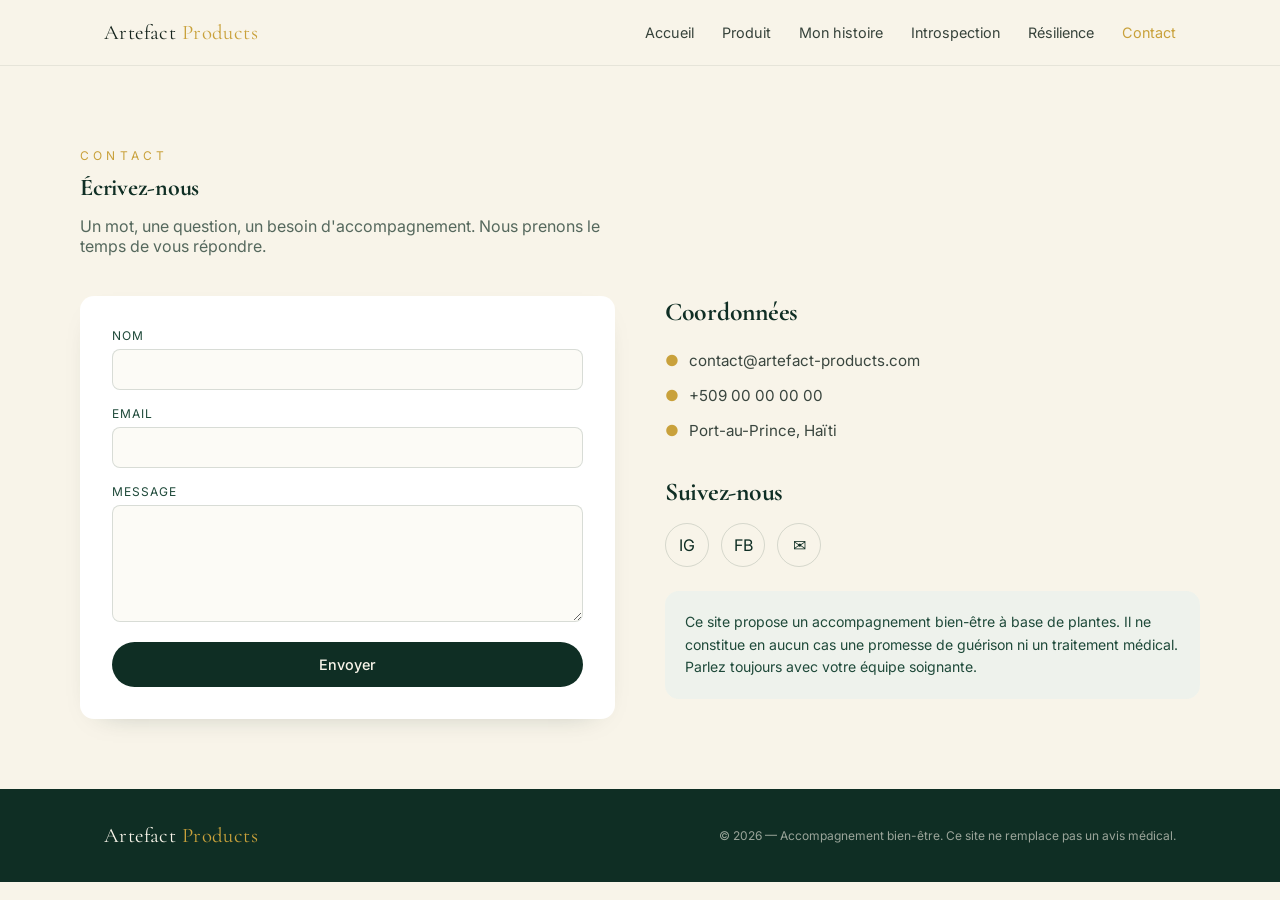
==== contact.html @ 80969f2f "Modifications locales" ====
<!DOCTYPE html>
<html lang="fr">
<head>
<meta charset="UTF-8">
<meta name="viewport" content="width=device-width, initial-scale=1">
<title>Contact — Artefact Products</title>
<meta name="description" content="Contactez Artefact Products : formulaire, réseaux sociaux et coordonnées.">
<link rel="preconnect" href="https://fonts.googleapis.com">
<link rel="preconnect" href="https://fonts.gstatic.com" crossorigin>
<link href="https://fonts.googleapis.com/css2?family=Cormorant+Garamond:ital,wght@0,400;0,600;0,700;1,400;1,600&family=Inter:wght@300;400;500;600&display=swap" rel="stylesheet">
<link rel="stylesheet" href="css/styles.css">
</head>
<body>

<header class="site-header">
  <div class="container">
    <a href="index.html" class="logo">Artefact <span>Products</span></a>
    <nav class="nav-links">
      <a href="index.html">Accueil</a>
      <a href="produit.html">Produit</a>
      <a href="mon-histoire.html">Mon histoire</a>
      <a href="introspection.html">Introspection</a>
      <a href="resilience.html">Résilience</a>
      <a href="contact.html">Contact</a>
    </nav>
    <button class="nav-toggle" aria-label="Menu">☰</button>
  </div>
  <nav class="mobile-nav">
    <a href="index.html">Accueil</a>
    <a href="produit.html">Produit</a>
    <a href="mon-histoire.html">Mon histoire</a>
    <a href="introspection.html">Introspection</a>
    <a href="resilience.html">Résilience</a>
    <a href="contact.html">Contact</a>
  </nav>
</header>

<main>
  <section class="contact-section container">
    <p class="eyebrow">Contact</p>
    <h1>Écrivez-nous</h1>
    <p style="color:var(--muted); max-width:520px; margin-top:14px;">
      Un mot, une question, un besoin d'accompagnement. Nous prenons le temps de vous répondre.
    </p>

    <div class="contact-grid">
      <form class="contact-form">
        <div class="field">
          <label for="name">Nom</label>
          <input id="name" type="text" required>
        </div>
        <div class="field">
          <label for="email">Email</label>
          <input id="email" type="email" required>
        </div>
        <div class="field">
          <label for="message">Message</label>
          <textarea id="message" rows="5" required></textarea>
        </div>
        <button type="submit" class="btn btn-solid">Envoyer</button>
        <p class="form-success">Merci, votre message a été envoyé.</p>
      </form>

      <div class="contact-info">
        <h2>Coordonnées</h2>
        <ul>
          <li><span class="dot">●</span> contact@artefact-products.com</li>
          <li><span class="dot">●</span> +509 00 00 00 00</li>
          <li><span class="dot">●</span> Port-au-Prince, Haïti</li>
        </ul>

        <h2 style="margin-top:28px;">Suivez-nous</h2>
        <div class="social-row">
          <a href="#" class="social-circle" aria-label="Instagram">IG</a>
          <a href="#" class="social-circle" aria-label="Facebook">FB</a>
          <a href="mailto:contact@artefact-products.com" class="social-circle" aria-label="Email">✉</a>
        </div>

        <div class="info-note">
          Ce site propose un accompagnement bien-être à base de plantes.
          Il ne constitue en aucun cas une promesse de guérison ni un traitement médical.
          Parlez toujours avec votre équipe soignante.
        </div>
      </div>
    </div>
  </section>
</main>

<footer class="site-footer">
  <div class="container">
    <span class="logo">Artefact <span>Products</span></span>
    <span class="footer-note">© 2026 — Accompagnement bien-être. Ce site ne remplace pas un avis médical.</span>
  </div>
</footer>

<script src="js/script.js"></script>
</body>
</html>
---- css/styles.css ----
/* ===== Artefact Products — styles.css ===== */

:root {
  --emerald-deep: #0f2e24;
  --emerald-soft: #1f4a3a;
  --emerald-mist: #eaf3ee;
  --gold: #c9a13b;
  --gold-soft: #e3cd8e;
  --parchment: #f8f4e9;
  --ink: #16241d;
  --muted: #55685d;

  --font-serif: "Cormorant Garamond", Georgia, serif;
  --font-body: "Inter", -apple-system, BlinkMacSystemFont, sans-serif;

  --radius: 14px;
}

* { box-sizing: border-box; }
html { scroll-behavior: smooth; }

body {
  margin: 0;
  font-family: var(--font-body);
  color: var(--ink);
  background: var(--parchment);
  -webkit-font-smoothing: antialiased;
}

img { max-width: 100%; display: block; }
a { color: inherit; text-decoration: none; }
button { font-family: inherit; cursor: pointer; }

h1, h2, h3 {
  font-family: var(--font-serif);
  letter-spacing: -0.01em;
  margin: 0;
  color: var(--emerald-deep);
}

.container {
  max-width: 1120px;
  margin: 0 auto;
  padding: 0 24px;
}

/* ===== Header / Nav ===== */
.site-header {
  position: sticky;
  top: 0;
  z-index: 40;
  background: rgba(248, 244, 233, 0.9);
  backdrop-filter: blur(6px);
  border-bottom: 1px solid rgba(15, 46, 36, 0.08);
}

.site-header.transparent {
  position: absolute;
  inset-inline: 0;
  background: transparent;
  border-bottom: none;
  color: var(--parchment);
}

.site-header .container {
  display: flex;
  align-items: center;
  justify-content: space-between;
  padding-block: 20px;
}

.logo {
  font-family: var(--font-serif);
  font-size: 1.3rem;
  letter-spacing: 0.02em;
}
.logo span { color: var(--gold); }

.nav-links {
  display: flex;
  gap: 28px;
  font-size: 0.9rem;
}
.nav-links a { opacity: 0.85; transition: opacity 0.2s, color 0.2s; }
.nav-links a:hover, .nav-links a.active { opacity: 1; color: var(--gold); }

.nav-toggle {
  display: none;
  background: none;
  border: none;
  color: inherit;
}

.mobile-nav {
  display: none;
  flex-direction: column;
  background: var(--emerald-deep);
  color: var(--parchment);
  padding: 8px 24px 20px;
}
.mobile-nav a { padding: 10px 0; font-size: 0.95rem; border-bottom: 1px solid rgba(255,255,255,0.08); }
.mobile-nav.open { display: flex; }

@media (max-width: 780px) {
  .nav-links { display: none; }
  .nav-toggle { display: block; }
}

/* ===== Hero (accueil) ===== */
.hero {
  position: relative;
  min-height: 100vh;
  display: flex;
  align-items: center;
  justify-content: center;
  overflow: hidden;
  background-color: #12362b;
}

.hero-sky {
  position: absolute;
  inset: 0;
}

.star {
  position: absolute;
  width: 2px;
  height: 2px;
  background: var(--parchment);
  border-radius: 50%;
  opacity: 0.5;
  animation: twinkle 4s ease-in-out infinite;
}
@keyframes twinkle {
  0%, 100% { opacity: 0.15; }
  50% { opacity: 0.8; }
}

.hero-moon-img {
  position: absolute;
  inset: 0;
  width: 100%;
  height: 100%;
  object-fit: cover;
  opacity: 0.9;
  pointer-events: none;
  animation: moonRise 3s ease-out forwards;
}
.hero-overlay {
  position: absolute;
  inset: 0;
  background: linear-gradient(to bottom, rgba(0,0,0,0.3), transparent, rgba(15,46,36,0.6));
  pointer-events: none;
}
@keyframes moonRise {
  0% { transform: translateY(40vh) scale(0.9); opacity: 0; }
  100% { transform: translateY(0) scale(1); opacity: 0.9; }
}
@media (prefers-reduced-motion: reduce) {
  .hero-moon-img { animation: none; opacity: 0.9; transform: translateY(0); }
  .star { animation: none; opacity: 0.5; }
}

.hero-content {
  position: relative;
  z-index: 2;
  text-align: center;
  padding: 0 24px;
}
.hero-eyebrow {
  font-size: 0.75rem;
  text-transform: uppercase;
  letter-spacing: 0.4em;
  color: rgba(248, 244, 233, 0.7);
  margin-bottom: 22px;
}
.hero-title {
  font-size: clamp(3.5rem, 13vw, 8rem);
  font-style: italic;
  color: #fff;
  -webkit-text-stroke: 1px rgba(0,0,0,0.35);
  text-shadow: 0 2px 40px rgba(0,0,0,0.35);
}
.hero-sub {
  max-width: 520px;
  margin: 30px auto 0;
  font-family: var(--font-serif);
  font-style: italic;
  font-size: 1.15rem;
  line-height: 1.6;
  color: rgba(248, 244, 233, 0.85);
}
.hero-actions {
  margin-top: 40px;
  display: flex;
  gap: 12px;
  justify-content: center;
  flex-wrap: wrap;
}

.btn {
  display: inline-flex;
  align-items: center;
  gap: 8px;
  padding: 13px 30px;
  border-radius: 999px;
  font-size: 0.9rem;
  font-weight: 500;
  border: 1px solid transparent;
  transition: transform 0.15s ease, background 0.2s, color 0.2s;
}
.btn:hover { transform: translateY(-1px); }
.btn-gold { background: var(--gold); color: var(--emerald-deep); }
.btn-gold:hover { background: var(--gold-soft); }
.btn-outline { border-color: rgba(248,244,233,0.4); color: var(--parchment); }
.btn-outline:hover { background: rgba(248,244,233,0.1); }
.btn-solid { background: var(--emerald-deep); color: var(--parchment); width: 100%; justify-content: center; }
.btn-solid:hover { background: var(--emerald-soft); }

/* ===== Values section ===== */
.values {
  padding: 90px 0;
  background: var(--parchment);
}
.values-grid {
  display: grid;
  gap: 40px;
  grid-template-columns: repeat(3, 1fr);
}
@media (max-width: 780px) { .values-grid { grid-template-columns: 1fr; } }
.value-item {
  border-top: 2px solid var(--gold-soft);
  padding-top: 22px;
}
.value-item h3 { font-size: 1.5rem; }
.value-item p { margin-top: 12px; color: var(--muted); font-size: 0.95rem; line-height: 1.6; }

/* ===== Generic page hero (small pages) ===== */
.page-head {
  padding: 60px 0 20px;
}
.eyebrow {
  font-size: 0.75rem;
  text-transform: uppercase;
  letter-spacing: 0.35em;
  color: var(--gold);
  margin-bottom: 10px;
}
.page-head h1 { font-size: clamp(2.2rem, 5vw, 3rem); }
.page-head p { color: var(--muted); margin-top: 14px; max-width: 560px; }

/* ===== Produit ===== */
.product-section { padding: 40px 0 60px; }
.product-grid {
  display: grid;
  grid-template-columns: 1fr 1fr;
  gap: 60px;
}
@media (max-width: 860px) { .product-grid { grid-template-columns: 1fr; } }

.product-gallery-main {
  border-radius: var(--radius);
  overflow: hidden;
  background: var(--emerald-mist);
  aspect-ratio: 1 / 1;
}
.product-gallery-main img { width: 100%; height: 100%; object-fit: cover; }
.thumb img { width: 100%; height: 100%; object-fit: cover; }
.thumbs {
  display: grid;
  grid-template-columns: repeat(3, 1fr);
  gap: 10px;
  margin-top: 12px;
}
.thumb {
  border-radius: 8px;
  overflow: hidden;
  border: 2px solid transparent;
  background: var(--emerald-mist);
  opacity: 0.65;
  transition: opacity 0.2s, border-color 0.2s;
  aspect-ratio: 1/1;
}
.thumb.active { opacity: 1; border-color: var(--gold); }

.rating { display: flex; align-items: center; gap: 8px; color: var(--muted); font-size: 0.9rem; margin-top: 10px; }
.stars { color: var(--gold); letter-spacing: 2px; }

.product-desc { margin-top: 22px; line-height: 1.7; color: #3a463f; }

.price-box {
  margin-top: 26px;
  padding: 20px;
  border: 1px solid rgba(15,46,36,0.1);
  border-radius: var(--radius);
  background: #fff;
}
.price { font-family: var(--font-serif); font-size: 2rem; color: var(--emerald-deep); }
.price-note { font-size: 0.78rem; color: var(--muted); margin-top: 4px; }
.disclaimer { font-size: 0.72rem; color: var(--muted); text-align: center; margin-top: 12px; }

.ingredients { margin-top: 32px; }
.ingredients ul {
  list-style: none;
  padding: 0;
  margin: 14px 0 0;
  display: grid;
  grid-template-columns: 1fr 1fr;
  gap: 6px 20px;
  font-size: 0.92rem;
  color: #3a463f;
}

.reviews { background: rgba(234,243,238,0.5); padding: 70px 0; border-top: 1px solid rgba(15,46,36,0.08); }
.review-grid { display: grid; grid-template-columns: repeat(3, 1fr); gap: 22px; margin-top: 34px; }
@media (max-width: 860px) { .review-grid { grid-template-columns: 1fr; } }
.review-card { background: #fff; border-radius: var(--radius); padding: 24px; box-shadow: 0 10px 30px -20px rgba(15,46,36,0.4); }
.review-card p { margin-top: 12px; font-size: 0.92rem; line-height: 1.6; color: #3a463f; }
.review-name { margin-top: 16px; font-family: var(--font-serif); color: var(--emerald-deep); }

.faq { padding: 70px 0; max-width: 720px; margin: 0 auto; }
.faq-item { border-bottom: 1px solid rgba(15,46,36,0.1); }
.faq-item:first-child { border-top: 1px solid rgba(15,46,36,0.1); }
.faq-q {
  width: 100%;
  background: none;
  border: none;
  display: flex;
  justify-content: space-between;
  align-items: center;
  padding: 18px 0;
  text-align: left;
  font-family: var(--font-serif);
  font-size: 1.1rem;
  color: var(--emerald-deep);
}
.faq-q .chevron { transition: transform 0.2s; }
.faq-item.open .chevron { transform: rotate(180deg); }
.faq-a { max-height: 0; overflow: hidden; font-size: 0.92rem; color: #3a463f; line-height: 1.6; transition: max-height 0.25s ease; }
.faq-item.open .faq-a { padding-bottom: 18px; }

/* ===== Journal pages (mon-histoire / introspection / resilience) ===== */
.journal-section {
  background: var(--emerald-mist);
  background-image:
    radial-gradient(ellipse at top, #f2f8f4 0%, transparent 60%),
    repeating-linear-gradient(to bottom, transparent 0, transparent 31px, rgba(31,74,58,0.1) 31px, rgba(31,74,58,0.1) 32px);
  min-height: calc(100vh - 73px);
  padding: 70px 0;
}
.journal-paper {
  max-width: 760px;
  margin: 0 auto;
  background: rgba(248, 244, 233, 0.75);
  border-radius: 4px;
  padding: 60px 56px;
  box-shadow: 0 24px 60px -35px rgba(15,46,36,0.5);
}
@media (max-width: 600px) { .journal-paper { padding: 40px 24px; } }
.journal-title {
  font-size: clamp(1.8rem, 5vw, 2.6rem);
  font-style: italic;
  line-height: 1.3;
}
.journal-divider { width: 90px; height: 1px; background: var(--gold); margin: 36px 0; }
.journal-text {
  min-height: 40vh;
  font-family: var(--font-serif);
  font-size: 1.2rem;
  line-height: 1.8;
  color: #33422f;
  outline: none;
  white-space: pre-wrap;
}
.journal-text:empty::before {
  content: attr(data-placeholder);
  color: rgba(85, 104, 93, 0.55);
  font-style: italic;
}

/* ===== Contact ===== */
.contact-section { padding: 70px 0; }
.contact-grid { display: grid; grid-template-columns: 1fr 1fr; gap: 50px; margin-top: 40px; }
@media (max-width: 860px) { .contact-grid { grid-template-columns: 1fr; } }

.contact-form { background: #fff; padding: 32px; border-radius: var(--radius); box-shadow: 0 10px 30px -22px rgba(15,46,36,0.4); }
.field { margin-bottom: 16px; }
.field label { display: block; font-size: 0.75rem; text-transform: uppercase; letter-spacing: 0.08em; color: var(--emerald-soft); margin-bottom: 6px; }
.field input, .field textarea {
  width: 100%;
  padding: 10px 12px;
  border: 1px solid rgba(15,46,36,0.15);
  border-radius: 8px;
  background: rgba(248,244,233,0.4);
  font-family: inherit;
  font-size: 0.95rem;
}
.field input:focus, .field textarea:focus { outline: none; border-color: var(--gold); }
.form-success { display: none; text-align: center; color: var(--emerald-deep); font-size: 0.9rem; margin-top: 10px; }
.form-success.show { display: block; }

.contact-info h2 { font-size: 1.6rem; margin-bottom: 16px; }
.contact-info ul { list-style: none; padding: 0; margin: 0; }
.contact-info li { display: flex; align-items: center; gap: 10px; padding: 8px 0; color: #3a463f; font-size: 0.95rem; }
.contact-info .dot { color: var(--gold); }

.social-row { display: flex; gap: 12px; margin-top: 16px; }
.social-circle {
  width: 44px; height: 44px; border-radius: 50%;
  border: 1px solid rgba(15,46,36,0.15);
  display: flex; align-items: center; justify-content: center;
  transition: background 0.2s, color 0.2s;
  color: var(--emerald-deep);
}
.social-circle:hover { background: var(--emerald-deep); color: var(--parchment); }

.info-note {
  margin-top: 24px;
  background: rgba(234,243,238,0.7);
  border-radius: var(--radius);
  padding: 20px;
  font-size: 0.88rem;
  line-height: 1.6;
  color: var(--emerald-soft);
}

/* ===== Footer ===== */
.site-footer {
  background: var(--emerald-deep);
  color: rgba(248,244,233,0.8);
  padding: 34px 0;
}
.site-footer .container { display: flex; flex-wrap: wrap; gap: 10px; align-items: center; justify-content: space-between; }
.site-footer .logo { color: var(--parchment); }
.footer-note { font-size: 0.75rem; opacity: 0.75; }
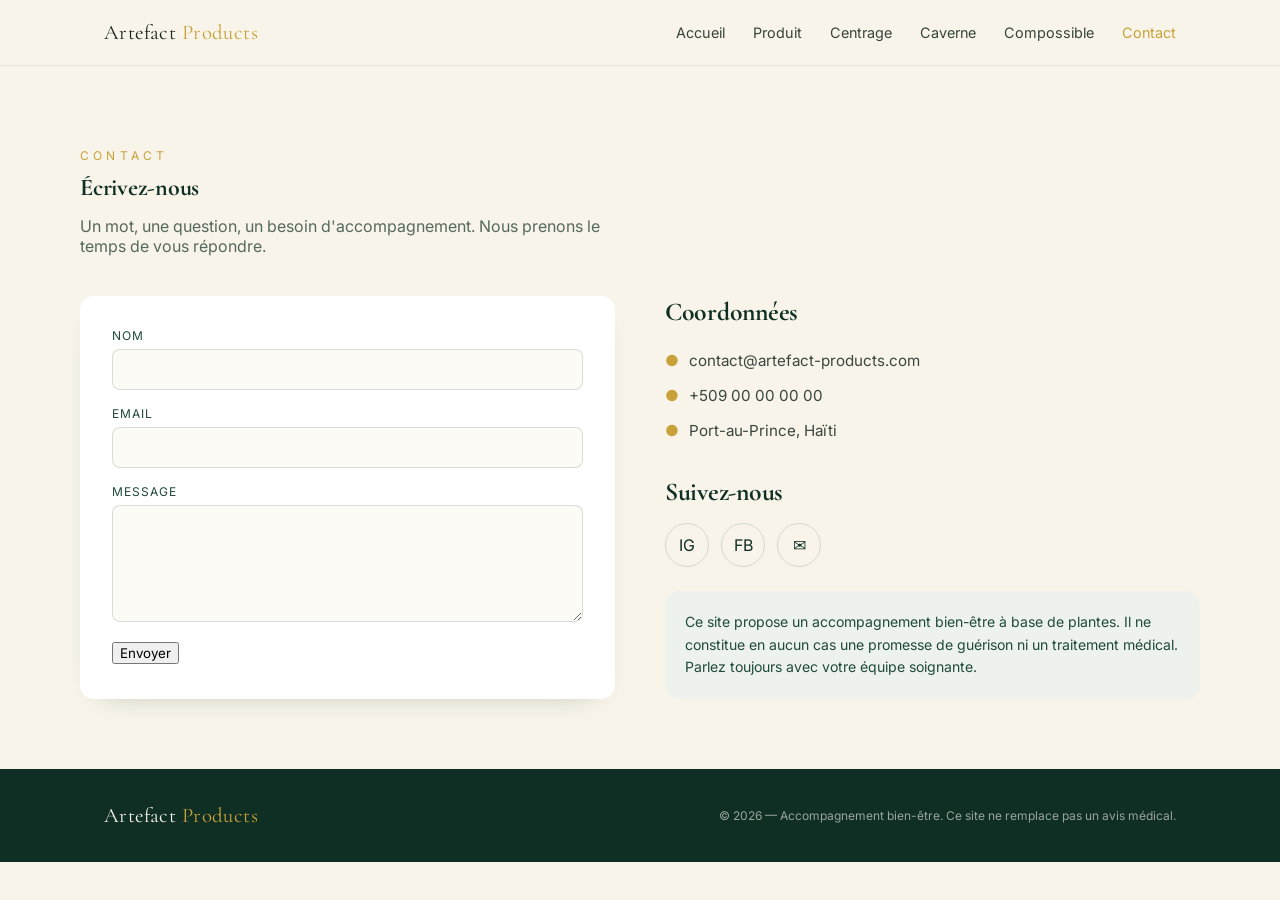
==== commit 1e7b7c14: "Update visible labels: Mon histoire→Centrage, Introspection→Caverne, Résilience→Compossible" ====
--- a/contact.html
+++ b/contact.html
@@ -18,9 +18,9 @@
     <nav class="nav-links">
       <a href="index.html">Accueil</a>
       <a href="produit.html">Produit</a>
-      <a href="mon-histoire.html">Mon histoire</a>
-      <a href="introspection.html">Introspection</a>
-      <a href="resilience.html">Résilience</a>
+      <a href="mon-histoire.html">Centrage</a>
+      <a href="introspection.html">Caverne</a>
+      <a href="resilience.html">Compossible</a>
       <a href="contact.html">Contact</a>
     </nav>
     <button class="nav-toggle" aria-label="Menu">☰</button>
@@ -28,9 +28,9 @@
   <nav class="mobile-nav">
     <a href="index.html">Accueil</a>
     <a href="produit.html">Produit</a>
-    <a href="mon-histoire.html">Mon histoire</a>
-    <a href="introspection.html">Introspection</a>
-    <a href="resilience.html">Résilience</a>
+    <a href="mon-histoire.html">Centrage</a>
+    <a href="introspection.html">Caverne</a>
+    <a href="resilience.html">Compossible</a>
     <a href="contact.html">Contact</a>
   </nav>
 </header>
--- a/css/styles.css
+++ b/css/styles.css
@@ -89,6 +89,8 @@
   background: none;
   border: none;
   color: inherit;
+  line-height: 1;
+  padding: 0;
 }
 
 .mobile-nav {
@@ -103,23 +105,35 @@
 
 @media (max-width: 780px) {
   .nav-links { display: none; }
-  .nav-toggle { display: block; }
+  .nav-toggle {
+    display: flex;
+    align-items: center;
+    justify-content: center;
+    width: 48px;
+    height: 48px;
+    font-size: 1.9rem;
+  }
 }
 
 /* ===== Hero (accueil) ===== */
 .hero {
   position: relative;
   min-height: 100vh;
-  display: flex;
-  align-items: center;
-  justify-content: center;
   overflow: hidden;
-  background-color: #12362b;
-}
-
+  background-color: #344b62;
+}
+
+/* Extension douce de l'image sur les côtés : elle remplit la Hero sans
+   obliger l'image principale à être recadrée ou fortement zoomée. */
 .hero-sky {
   position: absolute;
-  inset: 0;
+  inset: -24px;
+  background:
+    linear-gradient(rgba(21, 42, 60, 0.2), rgba(15, 46, 36, 0.22)),
+    url("../images/lune.jpg") center / cover no-repeat;
+  filter: blur(18px);
+  transform: scale(1.08);
+  opacity: 0.72;
 }
 
 .star {
@@ -136,86 +150,240 @@
   50% { opacity: 0.8; }
 }
 
+/* L'image principale est affichée entièrement : aucun cover, aucun min-width,
+   donc la lune reste beaucoup plus petite et proche du cadrage original. */
 .hero-moon-img {
   position: absolute;
   inset: 0;
   width: 100%;
   height: 100%;
-  object-fit: cover;
-  opacity: 0.9;
+  object-fit: contain;
+  object-position: center center;
+  opacity:0.96;
   pointer-events: none;
-  animation: moonRise 3s ease-out forwards;
-}
+  animation: moonRise 2.4s ease-out both;
+}
+
 .hero-overlay {
   position: absolute;
   inset: 0;
-  background: linear-gradient(to bottom, rgba(0,0,0,0.3), transparent, rgba(15,46,36,0.6));
+  background: linear-gradient(
+    to bottom,
+    rgba(35,57,86,.10) 0%,
+    rgba(0, 0, 0, 0.24) 0%,
+    rgba(0, 0, 0, 0.04) 45%,
+    rgba(15, 46, 36, 0.42) 100%
+  );
   pointer-events: none;
 }
+
 @keyframes moonRise {
-  0% { transform: translateY(40vh) scale(0.9); opacity: 0; }
-  100% { transform: translateY(0) scale(1); opacity: 0.9; }
-}
+  from { transform: translateY(5vh) scale(0.98); opacity: 0; }
+  to { transform: translateY(0) scale(1); opacity: 0.92; }
+}
+
 @media (prefers-reduced-motion: reduce) {
-  .hero-moon-img { animation: none; opacity: 0.9; transform: translateY(0); }
+  .hero-moon-img { animation: none; opacity: 0.92; transform: none; }
   .star { animation: none; opacity: 0.5; }
 }
 
+/* Le titre et le groupe inférieur sont positionnés séparément afin que
+   descendre le slogan ne déplace jamais Artefact Products / Haïti. */
 .hero-content {
-  position: relative;
+  position: absolute;
+  inset: 0;
   z-index: 2;
   text-align: center;
   padding: 0 24px;
-}
+  pointer-events: none;
+}
+
 .hero-eyebrow {
-  font-size: 0.75rem;
+  position: absolute;
+  top: 42%;
+  left: 50%;
+  transform: translate(-50%, -50%);
+  width: min(94vw, 1000px);
+  display: inline-flex;
+  flex-direction: column;
+  align-items: center;
+  gap: 10px;
+  margin: 0;
+  color: rgba(248, 244, 233, 0.9);
+  text-transform: none;
+}
+
+.hero-brand-name {
+  font-family: var(--font-serif);
+  font-size: clamp(2rem, 5.8vw, 4.4rem);
+  font-style: italic;
+  font-stretch: expanded;
+  font-weight: 700;
+  letter-spacing: -0.02em;
+  color: #fff;
+  -webkit-text-stroke: 1.6px #000;
+  text-shadow: 0 2px 20px rgba(0, 0, 0, 0.35);
+  line-height: 0.95;
+  max-width: 100%;
+}
+
+.hero-brand-country {
+  font-family: var(--font-body);
+  font-size: clamp(0.85rem, 1.8vw, 1.1rem);
+  font-style: normal;
+  letter-spacing: 0.18em;
   text-transform: uppercase;
-  letter-spacing: 0.4em;
-  color: rgba(248, 244, 233, 0.7);
-  margin-bottom: 22px;
-}
+  color: rgba(248, 244, 233, 0.88);
+  text-shadow: 0 1px 6px rgba(0, 0, 0, 0.22);
+}
+
+/* Ancien titre Haïti devenu redondant avec .hero-brand-country. */
 .hero-title {
-  font-size: clamp(3.5rem, 13vw, 8rem);
-  font-style: italic;
-  color: #fff;
-  -webkit-text-stroke: 1px rgba(0,0,0,0.35);
-  text-shadow: 0 2px 40px rgba(0,0,0,0.35);
-}
+  display: none;
+}
+
+.hero-lower-content {
+  position: absolute;
+  top: 80%;
+  left: 50%;
+  transform: translate(-50%, -50%);
+  width: min(92vw, 720px);
+  display: flex;
+  flex-direction: column;
+  align-items: center;
+  pointer-events: auto;
+  z-index: 3;
+}
+
 .hero-sub {
-  max-width: 520px;
-  margin: 30px auto 0;
+  display:inline-block;
+  padding:14px 24px;
+  background:rgba(255,255,255,.12);
+  backdrop-filter:blur(12px);
+  border:1px solid rgba(255,255,255,.18);
+  border-radius:999px;
+  max-width: 560px;
+  margin: 0 auto;
   font-family: var(--font-serif);
   font-style: italic;
   font-size: 1.15rem;
   line-height: 1.6;
-  color: rgba(248, 244, 233, 0.85);
-}
+  color: rgba(248, 244, 233, 0.9);
+  text-shadow: 0 1px 8px rgba(0, 0, 0, 0.4);
+}
+
 .hero-actions {
-  margin-top: 40px;
+  margin-top: 30px;
   display: flex;
-  gap: 12px;
+  gap: 14px;
   justify-content: center;
+  align-items: center;
   flex-wrap: wrap;
 }
 
-.btn {
+.hero-actions .btn {
+  min-width: 185px;
+  min-height: 48px;
+  padding: 13px 26px;
   display: inline-flex;
   align-items: center;
-  gap: 8px;
-  padding: 13px 30px;
+  justify-content: center;
   border-radius: 999px;
-  font-size: 0.9rem;
-  font-weight: 500;
   border: 1px solid transparent;
-  transition: transform 0.15s ease, background 0.2s, color 0.2s;
-}
-.btn:hover { transform: translateY(-1px); }
-.btn-gold { background: var(--gold); color: var(--emerald-deep); }
-.btn-gold:hover { background: var(--gold-soft); }
-.btn-outline { border-color: rgba(248,244,233,0.4); color: var(--parchment); }
-.btn-outline:hover { background: rgba(248,244,233,0.1); }
-.btn-solid { background: var(--emerald-deep); color: var(--parchment); width: 100%; justify-content: center; }
-.btn-solid:hover { background: var(--emerald-soft); }
+  font-family: var(--font-body);
+  font-size: 0.92rem;
+  font-weight: 600;
+  line-height: 1;
+  cursor: pointer;
+  transition: transform 0.2s ease, box-shadow 0.2s ease, background-color 0.2s ease, border-color 0.2s ease;
+  text-decoration: none;
+  white-space: nowrap;
+}
+
+.hero-actions .btn-gold {
+  color: var(--emerald-deep);
+  background: var(--gold);
+  border-color: var(--gold);
+  box-shadow: 0 10px 24px rgba(0, 0, 0, 0.18);
+}
+
+.hero-actions .btn-outline {
+  color: #fff;
+  background: rgba(255, 255, 255, 0.06);
+  border-color: rgba(255, 255, 255, 0.72);
+  box-shadow: 0 10px 24px rgba(0, 0, 0, 0.12);
+  backdrop-filter: blur(4px);
+}
+
+.hero-actions .btn:hover {
+  transform: translateY(-2px);
+}
+
+.hero-actions .btn-gold:hover {
+  background: var(--gold-soft);
+  border-color: var(--gold-soft);
+  box-shadow: 0 13px 28px rgba(0, 0, 0, 0.24);
+}
+
+.hero-actions .btn-outline:hover {
+  background: rgba(255, 255, 255, 0.14);
+  border-color: #fff;
+}
+
+.hero-actions .btn:focus-visible {
+  outline: 3px solid rgba(255, 255, 255, 0.92);
+  outline-offset: 3px;
+}
+
+@media (max-width: 780px) {
+  .hero-eyebrow {
+    top: 31%;
+  }
+
+  .hero-lower-content {
+    top: 72%;
+    width: min(90vw, 560px);
+  }
+
+  .hero-sub {
+  display:inline-block;
+  padding:14px 24px;
+  background:rgba(255,255,255,.12);
+  backdrop-filter:blur(12px);
+  border:1px solid rgba(255,255,255,.18);
+  border-radius:999px;
+    font-size: 1.02rem;
+  }
+
+  .hero-actions {
+    gap: 10px;
+  }
+}
+
+@media (max-width: 520px) {
+  .hero-moon-img {
+    object-fit: contain;
+    object-position: center center;
+  }
+
+  .hero-eyebrow {
+    top: 29%;
+  }
+
+  .hero-lower-content {
+    top: 71%;
+  }
+
+  .hero-actions {
+    flex-direction: column;
+    width: min(100%, 290px);
+  }
+
+  .hero-actions .btn {
+    width: 100%;
+    justify-content: center;
+  }
+}
 
 /* ===== Values section ===== */
 .values {
@@ -378,6 +546,21 @@
   font-style: italic;
 }
 
+/* ===== Journal save (bouton Enregistrer) ===== */
+.journal-save-row {
+  margin-top: 30px;
+  display: flex;
+  align-items: center;
+  gap: 16px;
+  flex-wrap: wrap;
+}
+.journal-save-row .btn { width: auto; padding: 12px 28px; }
+.save-status {
+  font-size: 0.85rem;
+  color: var(--emerald-soft);
+}
+.save-status.error { color: #a33; }
+
 /* ===== Contact ===== */
 .contact-section { padding: 70px 0; }
 .contact-grid { display: grid; grid-template-columns: 1fr 1fr; gap: 50px; margin-top: 40px; }
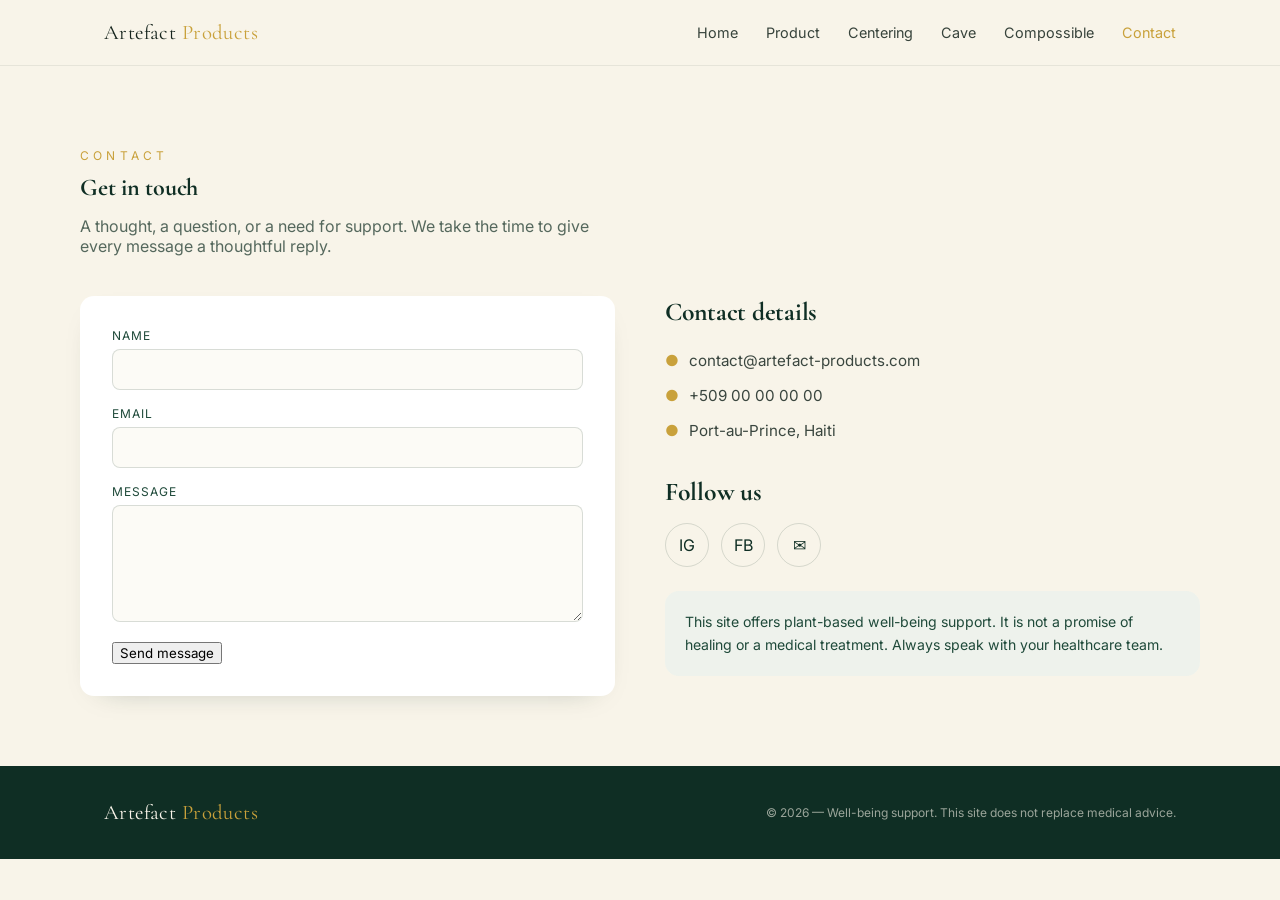
==== commit 50b384ce: "Traduire le site en anglais" ====
--- a/contact.html
+++ b/contact.html
@@ -1,10 +1,10 @@
 <!DOCTYPE html>
-<html lang="fr">
+<html lang="en">
 <head>
 <meta charset="UTF-8">
 <meta name="viewport" content="width=device-width, initial-scale=1">
 <title>Contact — Artefact Products</title>
-<meta name="description" content="Contactez Artefact Products : formulaire, réseaux sociaux et coordonnées.">
+<meta name="description" content="Contact Artefact Products through our form, social channels, or contact details.">
 <link rel="preconnect" href="https://fonts.googleapis.com">
 <link rel="preconnect" href="https://fonts.gstatic.com" crossorigin>
 <link href="https://fonts.googleapis.com/css2?family=Cormorant+Garamond:ital,wght@0,400;0,600;0,700;1,400;1,600&family=Inter:wght@300;400;500;600&display=swap" rel="stylesheet">
@@ -16,20 +16,20 @@
   <div class="container">
     <a href="index.html" class="logo">Artefact <span>Products</span></a>
     <nav class="nav-links">
-      <a href="index.html">Accueil</a>
-      <a href="produit.html">Produit</a>
-      <a href="mon-histoire.html">Centrage</a>
-      <a href="introspection.html">Caverne</a>
+      <a href="index.html">Home</a>
+      <a href="produit.html">Product</a>
+      <a href="mon-histoire.html">Centering</a>
+      <a href="introspection.html">Cave</a>
       <a href="resilience.html">Compossible</a>
       <a href="contact.html">Contact</a>
     </nav>
     <button class="nav-toggle" aria-label="Menu">☰</button>
   </div>
   <nav class="mobile-nav">
-    <a href="index.html">Accueil</a>
-    <a href="produit.html">Produit</a>
-    <a href="mon-histoire.html">Centrage</a>
-    <a href="introspection.html">Caverne</a>
+    <a href="index.html">Home</a>
+    <a href="produit.html">Product</a>
+    <a href="mon-histoire.html">Centering</a>
+    <a href="introspection.html">Cave</a>
     <a href="resilience.html">Compossible</a>
     <a href="contact.html">Contact</a>
   </nav>
@@ -38,15 +38,15 @@
 <main>
   <section class="contact-section container">
     <p class="eyebrow">Contact</p>
-    <h1>Écrivez-nous</h1>
+    <h1>Get in touch</h1>
     <p style="color:var(--muted); max-width:520px; margin-top:14px;">
-      Un mot, une question, un besoin d'accompagnement. Nous prenons le temps de vous répondre.
+      A thought, a question, or a need for support. We take the time to give every message a thoughtful reply.
     </p>
 
     <div class="contact-grid">
       <form class="contact-form">
         <div class="field">
-          <label for="name">Nom</label>
+          <label for="name">Name</label>
           <input id="name" type="text" required>
         </div>
         <div class="field">
@@ -57,19 +57,19 @@
           <label for="message">Message</label>
           <textarea id="message" rows="5" required></textarea>
         </div>
-        <button type="submit" class="btn btn-solid">Envoyer</button>
-        <p class="form-success">Merci, votre message a été envoyé.</p>
+        <button type="submit" class="btn btn-solid">Send message</button>
+        <p class="form-success">Thank you. Your message has been sent.</p>
       </form>
 
       <div class="contact-info">
-        <h2>Coordonnées</h2>
+        <h2>Contact details</h2>
         <ul>
           <li><span class="dot">●</span> contact@artefact-products.com</li>
           <li><span class="dot">●</span> +509 00 00 00 00</li>
-          <li><span class="dot">●</span> Port-au-Prince, Haïti</li>
+          <li><span class="dot">●</span> Port-au-Prince, Haiti</li>
         </ul>
 
-        <h2 style="margin-top:28px;">Suivez-nous</h2>
+        <h2 style="margin-top:28px;">Follow us</h2>
         <div class="social-row">
           <a href="#" class="social-circle" aria-label="Instagram">IG</a>
           <a href="#" class="social-circle" aria-label="Facebook">FB</a>
@@ -77,9 +77,9 @@
         </div>
 
         <div class="info-note">
-          Ce site propose un accompagnement bien-être à base de plantes.
-          Il ne constitue en aucun cas une promesse de guérison ni un traitement médical.
-          Parlez toujours avec votre équipe soignante.
+          This site offers plant-based well-being support.
+          It is not a promise of healing or a medical treatment.
+          Always speak with your healthcare team.
         </div>
       </div>
     </div>
@@ -89,7 +89,7 @@
 <footer class="site-footer">
   <div class="container">
     <span class="logo">Artefact <span>Products</span></span>
-    <span class="footer-note">© 2026 — Accompagnement bien-être. Ce site ne remplace pas un avis médical.</span>
+    <span class="footer-note">© 2026 — Well-being support. This site does not replace medical advice.</span>
   </div>
 </footer>
 
--- a/css/styles.css
+++ b/css/styles.css
@@ -6,11 +6,14 @@
   --emerald-mist: #eaf3ee;
   --gold: #c9a13b;
   --gold-soft: #e3cd8e;
+  --apricot-yellow: #f3c969;
   --parchment: #f8f4e9;
   --ink: #16241d;
   --muted: #55685d;
 
   --font-serif: "Cormorant Garamond", Georgia, serif;
+  /* Serif éditoriale réservée au titre principal de la Hero. */
+  --font-display: "Playfair Display", "Cormorant Garamond", Georgia, serif;
   --font-body: "Inter", -apple-system, BlinkMacSystemFont, sans-serif;
 
   --radius: 14px;
@@ -185,6 +188,46 @@
 @media (prefers-reduced-motion: reduce) {
   .hero-moon-img { animation: none; opacity: 0.92; transform: none; }
   .star { animation: none; opacity: 0.5; }
+}
+
+/* Sur laptop / desktop, les deux bandes latérales qui encadrent la photo
+   verticale de la lune passent en jaune abricot. Le bandeau supérieur
+   conserve l'ambiance nocturne pour garder le header parfaitement lisible. */
+@media (min-width: 781px) {
+  .hero {
+    background-color: var(--apricot-yellow);
+  }
+
+  /* Support sombre exactement derrière la photo centrale afin que son rendu
+     reste identique malgré la nouvelle couleur des bandes latérales. */
+  .hero::before {
+    content: "";
+    position: absolute;
+    inset: 0 auto 0 50%;
+    width: min(91.76vh, 100vw);
+    transform: translateX(-50%);
+    background: #344b62;
+    pointer-events: none;
+  }
+
+  .hero-sky {
+    inset: 0 0 auto;
+    height: 104px;
+    background:
+      linear-gradient(rgba(21, 42, 60, 0.2), rgba(15, 46, 36, 0.22)),
+      url("../images/lune.jpg") center / cover no-repeat;
+    filter: blur(14px);
+    transform: scale(1.04);
+    opacity: 0.82;
+  }
+
+  /* L'assombrissement reste uniquement au-dessus de la photo centrale :
+     le jaune abricot des côtés conserve donc sa vraie couleur. */
+  .hero-overlay {
+    inset: 0 auto 0 50%;
+    width: min(91.76vh, 100vw);
+    transform: translateX(-50%);
+  }
 }
 
 /* Le titre et le groupe inférieur sont positionnés séparément afin que
@@ -214,15 +257,14 @@
 }
 
 .hero-brand-name {
-  font-family: var(--font-serif);
+  font-family: var(--font-display);
   font-size: clamp(2rem, 5.8vw, 4.4rem);
   font-style: italic;
-  font-stretch: expanded;
-  font-weight: 700;
-  letter-spacing: -0.02em;
+  font-weight: 600;
+  letter-spacing: -0.01em;
   color: #fff;
-  -webkit-text-stroke: 1.6px #000;
-  text-shadow: 0 2px 20px rgba(0, 0, 0, 0.35);
+  text-shadow: 0 2px 14px rgba(0, 0, 0, 0.22);
+  -webkit-text-stroke: 0;
   line-height: 0.95;
   max-width: 100%;
 }
@@ -256,12 +298,7 @@
 }
 
 .hero-sub {
-  display:inline-block;
-  padding:14px 24px;
-  background:rgba(255,255,255,.12);
-  backdrop-filter:blur(12px);
-  border:1px solid rgba(255,255,255,.18);
-  border-radius:999px;
+  display:block;
   max-width: 560px;
   margin: 0 auto;
   font-family: var(--font-serif);
@@ -346,12 +383,6 @@
   }
 
   .hero-sub {
-  display:inline-block;
-  padding:14px 24px;
-  background:rgba(255,255,255,.12);
-  backdrop-filter:blur(12px);
-  border:1px solid rgba(255,255,255,.18);
-  border-radius:999px;
     font-size: 1.02rem;
   }
 
@@ -418,27 +449,32 @@
 .page-head p { color: var(--muted); margin-top: 14px; max-width: 560px; }
 
 /* ===== Produit ===== */
-.product-section { padding: 40px 0 60px; }
+.product-section { padding: 64px 0 76px; }
 .product-grid {
   display: grid;
   grid-template-columns: 1fr 1fr;
-  gap: 60px;
+  gap: 72px;
+  align-items: start;
 }
 @media (max-width: 860px) { .product-grid { grid-template-columns: 1fr; } }
 
+.product-gallery,
+.product-info { min-width: 0; }
+
 .product-gallery-main {
-  border-radius: var(--radius);
+  border-radius: 18px;
   overflow: hidden;
   background: var(--emerald-mist);
   aspect-ratio: 1 / 1;
+  box-shadow: 0 18px 42px -30px rgba(15,46,36,0.55);
 }
 .product-gallery-main img { width: 100%; height: 100%; object-fit: cover; }
 .thumb img { width: 100%; height: 100%; object-fit: cover; }
 .thumbs {
   display: grid;
   grid-template-columns: repeat(3, 1fr);
-  gap: 10px;
-  margin-top: 12px;
+  gap: 12px;
+  margin-top: 16px;
 }
 .thumb {
   border-radius: 8px;
@@ -446,28 +482,58 @@
   border: 2px solid transparent;
   background: var(--emerald-mist);
   opacity: 0.65;
-  transition: opacity 0.2s, border-color 0.2s;
+  transition: opacity 0.2s, border-color 0.2s, transform 0.2s, box-shadow 0.2s;
   aspect-ratio: 1/1;
 }
+.thumb:hover { opacity: 0.9; transform: translateY(-2px); }
+.thumb:focus-visible { outline: 3px solid var(--gold); outline-offset: 3px; }
 .thumb.active { opacity: 1; border-color: var(--gold); }
 
-.rating { display: flex; align-items: center; gap: 8px; color: var(--muted); font-size: 0.9rem; margin-top: 10px; }
+.product-info h1 { max-width: 20ch; font-size: clamp(2.35rem, 4vw, 3.5rem); line-height: 1.04; }
+.product-brand { display: block; font-family: var(--font-body); font-size: clamp(1.55rem, 2.6vw, 2.25rem); font-weight: 600; letter-spacing: 0.08em; text-transform: uppercase; color: inherit; line-height: 1.12; }
+.product-name { display: block; margin-top: 6px; font-size: clamp(1.8rem, 2.9vw, 2.6rem); line-height: 1.05; }
+.product-quote {
+  max-width: 52ch;
+  margin: 36px 0 0;
+  padding: 24px 28px;
+  border-left: 3px solid var(--gold);
+  background: rgba(255,255,255,0.7);
+  border-radius: 0 16px 16px 0;
+  font-family: var(--font-serif);
+  font-size: clamp(1.1rem, 1.8vw, 1.35rem);
+  line-height: 1.7;
+  color: #2f3c35;
+}
+.rating { display: flex; align-items: center; gap: 8px; color: var(--muted); font-size: 0.9rem; margin-top: 18px; }
 .stars { color: var(--gold); letter-spacing: 2px; }
 
-.product-desc { margin-top: 22px; line-height: 1.7; color: #3a463f; }
+.product-desc { max-width: 52ch; margin-top: 28px; line-height: 1.78; color: #33483d; }
 
 .price-box {
-  margin-top: 26px;
-  padding: 20px;
+  max-width: 52ch;
+  margin-top: 32px;
+  padding: 24px;
   border: 1px solid rgba(15,46,36,0.1);
   border-radius: var(--radius);
   background: #fff;
 }
-.price { font-family: var(--font-serif); font-size: 2rem; color: var(--emerald-deep); }
+.price { margin: 0; font-family: var(--font-serif); color: var(--emerald-deep); }
+.price-amount { display: block; font-size: clamp(1.8rem, 3vw, 2.35rem); line-height: 1.1; }
+.price-details { display: block; margin-top: 8px; color: var(--muted); font-family: var(--font-body); font-size: 0.86rem; line-height: 1.5; }
 .price-note { font-size: 0.78rem; color: var(--muted); margin-top: 4px; }
 .disclaimer { font-size: 0.72rem; color: var(--muted); text-align: center; margin-top: 12px; }
 
-.ingredients { margin-top: 32px; }
+.price-box .btn-solid {
+  width: 100%;
+  min-height: 50px;
+  margin-top: 22px;
+  border-radius: 8px;
+  transition: transform 0.2s ease, box-shadow 0.2s ease, background-color 0.2s ease;
+}
+.price-box .btn-solid:hover { transform: translateY(-2px); box-shadow: 0 10px 22px -14px rgba(15,46,36,0.7); }
+.price-box .btn-solid:focus-visible { outline: 3px solid var(--gold-soft); outline-offset: 3px; }
+
+.ingredients { max-width: 52ch; margin-top: 40px; }
 .ingredients ul {
   list-style: none;
   padding: 0;
@@ -479,12 +545,14 @@
   color: #3a463f;
 }
 
-.reviews { background: rgba(234,243,238,0.5); padding: 70px 0; border-top: 1px solid rgba(15,46,36,0.08); }
+.reviews { background: rgba(234,243,238,0.5); padding: 64px 0; border-top: 1px solid rgba(15,46,36,0.08); }
 .review-grid { display: grid; grid-template-columns: repeat(3, 1fr); gap: 22px; margin-top: 34px; }
 @media (max-width: 860px) { .review-grid { grid-template-columns: 1fr; } }
 .review-card { background: #fff; border-radius: var(--radius); padding: 24px; box-shadow: 0 10px 30px -20px rgba(15,46,36,0.4); }
 .review-card p { margin-top: 12px; font-size: 0.92rem; line-height: 1.6; color: #3a463f; }
 .review-name { margin-top: 16px; font-family: var(--font-serif); color: var(--emerald-deep); }
+.reviews h2 { font-size: clamp(1.8rem, 3vw, 2.35rem); }
+.reviews-empty { margin: 10px 0 0; color: var(--muted); font-family: var(--font-serif); font-size: 1.15rem; font-style: italic; }
 
 .faq { padding: 70px 0; max-width: 720px; margin: 0 auto; }
 .faq-item { border-bottom: 1px solid rgba(15,46,36,0.1); }
@@ -504,15 +572,28 @@
 }
 .faq-q .chevron { transition: transform 0.2s; }
 .faq-item.open .chevron { transform: rotate(180deg); }
-.faq-a { max-height: 0; overflow: hidden; font-size: 0.92rem; color: #3a463f; line-height: 1.6; transition: max-height 0.25s ease; }
-.faq-item.open .faq-a { padding-bottom: 18px; }
+.faq-a { max-height: 0; overflow: hidden; font-size: 0.92rem; color: #3a463f; line-height: 1.7; transition: max-height 0.25s ease; }
+.faq-item.open .faq-a { max-height: 1000px; padding-bottom: 18px; }
 
 /* ===== Journal pages (mon-histoire / introspection / resilience) ===== */
+/* Fond botanique des carnets (Centrage, Caverne, Compossible).
+   Pose sur <main>, il ne peut donc jamais couvrir le header ni le footer.
+   Le voile clair au-dessus de l'image garde le texte lisible. */
+.botanical-background {
+  background:
+    linear-gradient(rgba(248, 244, 233, 0.7), rgba(248, 244, 233, 0.7)),
+    url("../images/Ap-bg.png") center top / cover no-repeat fixed,
+    var(--emerald-mist);
+}
+
+@media (max-width: 780px) {
+  /* background-attachment: fixed est ignore ou saccade sur mobile. */
+  .botanical-background {
+    background-attachment: scroll;
+  }
+}
+
 .journal-section {
-  background: var(--emerald-mist);
-  background-image:
-    radial-gradient(ellipse at top, #f2f8f4 0%, transparent 60%),
-    repeating-linear-gradient(to bottom, transparent 0, transparent 31px, rgba(31,74,58,0.1) 31px, rgba(31,74,58,0.1) 32px);
   min-height: calc(100vh - 73px);
   padding: 70px 0;
 }
@@ -616,3 +697,486 @@
 .site-footer .container { display: flex; flex-wrap: wrap; gap: 10px; align-items: center; justify-content: space-between; }
 .site-footer .logo { color: var(--parchment); }
 .footer-note { font-size: 0.75rem; opacity: 0.75; }
+
+
+/* ===== Refonte éditoriale — Centrage / Caverne / Compossible =====
+   Le background botanique original .botanical-background reste inchangé.
+   Ces règles ne touchent ni au header ni au footer. */
+.story-web-page {
+  padding: 64px 0 96px;
+  overflow: hidden;
+}
+.story-web-page .container { position: relative; }
+.story-hero {
+  min-height: 610px;
+  display: grid;
+  grid-template-columns: minmax(0, .95fr) minmax(380px, 1.05fr);
+  align-items: center;
+  gap: 74px;
+}
+.story-hero-reverse .story-hero-copy { order: 2; }
+.story-hero-reverse .story-hero-image { order: 1; }
+.story-kicker {
+  margin: 0 0 14px;
+  color: #9a7622;
+  font-size: .76rem;
+  font-weight: 700;
+  text-transform: uppercase;
+  letter-spacing: .19em;
+}
+.story-kicker-light { color: var(--gold-soft); }
+.story-hero h1 {
+  font-family: var(--font-display);
+  font-size: clamp(4.2rem, 9vw, 7.4rem);
+  line-height: .88;
+  font-style: italic;
+  font-weight: 600;
+  color: var(--emerald-deep);
+}
+.story-intro {
+  max-width: 650px;
+  margin: 30px 0 0;
+  font-family: var(--font-serif);
+  font-size: clamp(1.27rem, 2.15vw, 1.72rem);
+  line-height: 1.54;
+  color: #314a3d;
+}
+.story-intro-standalone {
+  margin-top: 24px;
+  font-size: clamp(1.4rem, 2.5vw, 1.95rem);
+  line-height: 1.4;
+  color: #26433a;
+}
+.story-intro-subline {
+  margin-top: 12px;
+  font-family: var(--font-body);
+  font-size: clamp(0.98rem, 1.4vw, 1.12rem);
+  letter-spacing: 0.02em;
+  color: var(--muted);
+}
+.story-tags { display:flex; flex-wrap:wrap; gap:10px; margin-top:30px; }
+.story-tags span {
+  padding: 9px 14px;
+  border: 1px solid rgba(15,46,36,.16);
+  border-radius: 999px;
+  background: rgba(255,255,255,.62);
+  color: #315043;
+  font-size: .76rem;
+  font-weight: 600;
+  box-shadow: 0 8px 20px -18px rgba(15,46,36,.55);
+}
+.story-hero-image {
+  position: relative;
+  min-height: 500px;
+  margin: 0;
+  border-radius: 34px 150px 34px 34px;
+  overflow: hidden;
+  background: #e9dec6;
+  border: 1px solid rgba(15,46,36,.1);
+  box-shadow: 0 34px 75px -42px rgba(15,46,36,.7);
+}
+.story-hero-image::after {
+  content: "";
+  position:absolute;
+  inset:16px;
+  border: 1px solid rgba(255,255,255,.52);
+  border-radius: 25px 137px 25px 25px;
+  pointer-events:none;
+}
+.story-hero-image img { width:100%; height:100%; min-height:500px; object-fit:cover; }
+.story-hero-image figcaption {
+  position:absolute;
+  left:26px;
+  right:26px;
+  bottom:24px;
+  z-index:2;
+  padding:17px 20px;
+  border-radius:14px;
+  background:rgba(15,46,36,.84);
+  color:#fff;
+  backdrop-filter:blur(12px);
+  font-family:var(--font-serif);
+  font-size:1rem;
+  line-height:1.45;
+}
+.story-hero-image-dark { background:#10231e; }
+.story-section { margin-top: 96px; }
+.story-section h2 {
+  font-size: clamp(2.35rem, 4.5vw, 3.85rem);
+  line-height: 1.02;
+}
+.original-voice {
+  font-family: var(--font-serif);
+  font-size: 1.22rem;
+  line-height: 1.82;
+  color: #2e4437;
+}
+.original-voice-large { font-size: clamp(1.45rem, 2.6vw, 2.05rem); line-height:1.6; }
+.story-grid { display:grid; gap:46px; align-items:start; }
+.story-grid-wide { grid-template-columns:minmax(0,1.35fr) minmax(240px,.65fr); }
+.story-card {
+  padding: 42px 44px;
+  border-radius: 26px;
+  background: rgba(255,255,255,.73);
+  border: 1px solid rgba(15,46,36,.09);
+  box-shadow: 0 26px 70px -52px rgba(15,46,36,.68);
+  backdrop-filter: blur(5px);
+}
+.story-card .original-voice { margin-bottom:0; }
+.story-stat {
+  min-height: 280px;
+  display:flex;
+  flex-direction:column;
+  justify-content:center;
+  align-items:center;
+  text-align:center;
+  padding:34px;
+  border-radius:50% 50% 26px 26px;
+  color:#fff;
+  background:radial-gradient(circle at 34% 28%, #55765f, var(--emerald-deep));
+  box-shadow:0 30px 70px -44px rgba(15,46,36,.85);
+}
+.story-stat span { font-family:var(--font-serif); font-size:6.5rem; line-height:.72; color:var(--gold-soft); }
+.story-stat p { max-width:240px; margin:30px 0 0; line-height:1.55; }
+.story-feature {
+  display:grid;
+  grid-template-columns:1fr 1fr;
+  gap:0;
+  border-radius:30px;
+  overflow:hidden;
+  background:rgba(255,255,255,.78);
+  border:1px solid rgba(15,46,36,.09);
+  box-shadow:0 34px 90px -62px rgba(15,46,36,.75);
+}
+.story-feature-reverse .story-feature-image { order:2; }
+.story-feature-reverse .story-feature-copy { order:1; }
+.story-feature-image img { width:100%; height:100%; min-height:520px; object-fit:cover; }
+.story-feature-copy { padding:64px; align-self:center; }
+.voice-stack { display:grid; gap:12px; }
+.story-origin { display:grid; grid-template-columns:1.18fr .82fr; gap:74px; align-items:center; }
+.story-origin .original-voice + .original-voice { margin-top:18px; }
+.story-symbol-card {
+  aspect-ratio:1;
+  max-width:430px;
+  margin-inline:auto;
+  border-radius:50%;
+  display:flex;
+  flex-direction:column;
+  justify-content:center;
+  align-items:center;
+  text-align:center;
+  color:#fff;
+  background:radial-gradient(circle at 35% 28%, #55785f, #0f2e24 72%);
+  box-shadow:0 40px 90px -52px rgba(15,46,36,.9);
+}
+.story-symbol-card span { font-family:var(--font-display); font-style:italic; font-size:6rem; color:var(--gold-soft); }
+.story-symbol-card small { max-width:240px; letter-spacing:.15em; text-transform:uppercase; line-height:1.7; }
+.medical-disclaimer {
+  margin-top: 82px;
+  padding: 26px 30px;
+  border-left:4px solid var(--gold);
+  border-radius:0 18px 18px 0;
+  background:rgba(255,255,255,.74);
+  box-shadow:0 20px 55px -48px rgba(15,46,36,.7);
+}
+.medical-disclaimer strong { color:var(--emerald-deep); }
+.medical-disclaimer p { margin:8px 0 0; line-height:1.65; color:var(--muted); }
+.story-poem-intro { max-width:980px; text-align:center; }
+.story-poem-intro h2 { margin-bottom:34px; }
+.light-quote {
+  position:relative;
+  max-width:920px;
+  padding:48px 56px 46px 78px;
+  border-radius:28px;
+  background:linear-gradient(125deg,rgba(227,205,142,.24),rgba(255,255,255,.76));
+  border:1px solid rgba(201,161,59,.24);
+}
+.quote-mark { position:absolute; left:26px; top:8px; font-family:var(--font-serif); font-size:5.5rem; color:var(--gold); line-height:1; }
+.light-quote .original-voice { margin:0; font-size:clamp(1.55rem,3vw,2.3rem); font-style:italic; }
+.story-steps { display:grid; grid-template-columns:repeat(3,1fr); gap:22px; }
+.story-steps article, .story-pillars article {
+  min-height:330px;
+  padding:34px 30px;
+  display:flex;
+  flex-direction:column;
+  border-radius:24px;
+  background:rgba(255,255,255,.7);
+  border:1px solid rgba(15,46,36,.09);
+  box-shadow:0 22px 55px -48px rgba(15,46,36,.65);
+}
+.story-steps article { border-top:3px solid var(--gold); border-radius:0 0 24px 24px; }
+.story-steps span,.story-pillars span { color:#a27d26; font-size:.75rem; font-weight:700; letter-spacing:.18em; }
+.story-steps h3,.story-pillars h3 { margin:48px 0 14px; font-size:2.15rem; }
+.story-steps .original-voice,.story-pillars .original-voice { margin-top:auto; font-size:1.08rem; line-height:1.7; }
+.story-pillars article { min-height:auto; justify-content:flex-start; }
+.story-pillars h3 { margin:22px 0 10px; }
+.story-pillars .original-voice { margin-top:0; }
+.story-night-panel {
+  display:grid;
+  grid-template-columns:.92fr 1.08fr;
+  overflow:hidden;
+  border-radius:32px;
+  background:var(--emerald-deep);
+  color:#fff;
+  box-shadow:0 38px 90px -58px rgba(15,46,36,.92);
+}
+.story-night-image img { width:100%; height:100%; min-height:540px; object-fit:cover; }
+.story-night-copy { padding:64px; align-self:center; }
+.story-night-copy h2,.story-night-copy .original-voice { color:#fff; }
+.medical-inline { margin-top:28px; padding:16px 18px; border-left:3px solid var(--gold-soft); background:rgba(255,255,255,.08); font-size:.84rem; line-height:1.65; color:rgba(255,255,255,.8); }
+.story-manifesto { text-align:center; padding:72px 24px; }
+.story-manifesto > span { display:block; font-family:var(--font-serif); font-size:6rem; line-height:1; color:var(--gold); }
+.story-manifesto .original-voice { max-width:850px; margin:10px auto 0; font-size:clamp(2.2rem,4.5vw,3.9rem); line-height:1.12; font-style:italic; }
+.story-power { max-width:1000px; text-align:center; }
+.story-power h2.original-voice { font-size:clamp(3rem,6vw,5.7rem); line-height:1.02; font-style:italic; }
+.story-pillars { display:grid; grid-template-columns:repeat(3,1fr); gap:22px; }
+.story-pillars article:nth-child(1){border-top:3px solid #c9a13b;}
+.story-pillars article:nth-child(2){border-top:3px solid #7aa35d;}
+.story-pillars article:nth-child(3){border-top:3px solid #315d45;}
+.story-quote-band {
+  position:relative;
+  padding:58px 64px 48px 82px;
+  border-radius:28px;
+  background:linear-gradient(120deg,rgba(201,161,59,.22),rgba(255,255,255,.75));
+  border:1px solid rgba(201,161,59,.24);
+}
+.story-quote-band .original-voice { margin:0; font-size:clamp(2rem,4vw,3.4rem); line-height:1.18; font-style:italic; }
+.story-quote-band small { display:block; margin-top:22px; color:var(--muted); }
+.story-cta {
+  margin-top:100px;
+  padding:44px 48px;
+  display:flex;
+  align-items:center;
+  justify-content:space-between;
+  gap:40px;
+  border-radius:28px;
+  background:linear-gradient(125deg,#0f2e24,#1c4a39);
+  color:#fff;
+  box-shadow:0 34px 80px -55px rgba(15,46,36,.95);
+}
+.story-cta h2 { color:#fff; font-size:clamp(2rem,3.5vw,3.15rem); }
+.story-actions { display:flex; gap:14px; flex-wrap:wrap; justify-content:flex-end; }
+.story-btn {
+  min-height:52px;
+  display:inline-flex;
+  align-items:center;
+  justify-content:center;
+  gap:13px;
+  padding:14px 22px;
+  border-radius:999px;
+  border:1px solid transparent;
+  font-size:.88rem;
+  font-weight:700;
+  letter-spacing:.01em;
+  transition:transform .2s ease, box-shadow .2s ease, background .2s ease, color .2s ease, border-color .2s ease;
+}
+.story-btn span { font-size:1.15rem; transition:transform .2s ease; }
+.story-btn:hover { transform:translateY(-2px); }
+.story-btn:hover span { transform:translateX(3px); }
+.story-btn:focus-visible { outline:3px solid rgba(227,205,142,.42); outline-offset:3px; }
+.story-btn-primary { background:linear-gradient(135deg,#e6c35f,#c99b2d); color:#14271f; box-shadow:0 14px 28px -18px rgba(0,0,0,.65); }
+.story-btn-primary:hover { background:linear-gradient(135deg,#f0d779,#d6a93e); box-shadow:0 18px 34px -18px rgba(0,0,0,.72); }
+.story-btn-secondary { color:#fff; border-color:rgba(255,255,255,.55); background:rgba(255,255,255,.06); }
+.story-btn-secondary:hover { background:#fff; color:var(--emerald-deep); border-color:#fff; }
+
+@media (max-width: 920px) {
+  .story-hero,.story-grid-wide,.story-feature,.story-origin,.story-night-panel { grid-template-columns:1fr; }
+  .story-hero { min-height:auto; gap:42px; }
+  .story-hero-reverse .story-hero-copy,.story-hero-reverse .story-hero-image,.story-feature-reverse .story-feature-image,.story-feature-reverse .story-feature-copy { order:initial; }
+  .story-hero-image,.story-hero-image img { min-height:440px; }
+  .story-feature-image img,.story-night-image img { min-height:440px; }
+  .story-feature-copy,.story-night-copy { padding:44px 36px; }
+  .story-steps,.story-pillars { grid-template-columns:1fr; }
+  .story-steps article,.story-pillars article { min-height:auto; }
+  .story-cta { align-items:flex-start; flex-direction:column; }
+  .story-actions { justify-content:flex-start; }
+}
+@media (max-width: 620px) {
+  .story-web-page { padding-top:34px; padding-bottom:70px; }
+  .story-section { margin-top:68px; }
+  .story-hero h1 { font-size:clamp(3.5rem,20vw,5.1rem); }
+  .story-hero-image { min-height:350px; border-radius:24px 78px 24px 24px; }
+  .story-hero-image::after { border-radius:17px 68px 17px 17px; inset:10px; }
+  .story-hero-image img { min-height:350px; }
+  .story-hero-image figcaption { left:16px; right:16px; bottom:15px; padding:14px 16px; font-size:.9rem; }
+  .story-card,.light-quote,.story-quote-band,.story-cta { padding:30px 23px; }
+  .story-stat { min-height:250px; }
+  .story-feature-copy,.story-night-copy { padding:34px 24px; }
+  .story-feature-image img,.story-night-image img { min-height:340px; }
+  .story-origin { gap:40px; }
+  .story-symbol-card { max-width:330px; }
+  .story-manifesto { padding:42px 0; }
+  .story-actions { width:100%; }
+  .story-btn { width:100%; }
+  .medical-disclaimer { margin-top:62px; padding:22px 20px; }
+}
+
+/* ===== Correctifs qualité et mise en page — 2026-08-05 ===== */
+/* Le conteneur texte ne doit jamais passer sous l'image voisine. */
+.story-hero-copy {
+  min-width: 0;
+  position: relative;
+  z-index: 2;
+}
+.story-hero-image {
+  z-index: 1;
+}
+
+/* Les photos ont été rééchantillonnées en 2400 × 1600 avec une compression
+   haute qualité. Ces règles évitent tout traitement navigateur qui pourrait
+   les rendre plus floues. */
+.story-hero-image img,
+.story-feature-image img,
+.story-night-image img {
+  image-rendering: auto;
+  backface-visibility: hidden;
+  transform: translateZ(0);
+}
+
+/* Retire le filet décoratif qui traversait visuellement les photos. */
+.story-hero-image::after {
+  display: none;
+}
+
+/* Le texte du médaillon reste entièrement à l'intérieur du cercle. */
+.story-symbol-card {
+  width: min(100%, 430px);
+  padding: clamp(34px, 7vw, 68px);
+  overflow: hidden;
+}
+.story-symbol-card span {
+  font-size: clamp(4.25rem, 7vw, 6rem);
+  line-height: 0.92;
+  flex: 0 0 auto;
+}
+.story-symbol-card small {
+  display: block;
+  width: 100%;
+  max-width: 230px;
+  margin-top: 18px;
+  padding-inline: 4px;
+  font-size: clamp(.62rem, 1vw, .76rem);
+  letter-spacing: .085em;
+  line-height: 1.55;
+  overflow-wrap: anywhere;
+  word-break: normal;
+  white-space: normal;
+  text-align: center;
+}
+
+/* "Compossible" reste entièrement visible avant le début de l'image. */
+.page-compossible .story-hero {
+  grid-template-columns: minmax(0, 1.08fr) minmax(350px, .92fr);
+  gap: clamp(36px, 4vw, 56px);
+}
+.page-compossible .story-hero h1 {
+  max-width: 100%;
+  font-size: clamp(3.8rem, 6.7vw, 6.15rem);
+  line-height: .92;
+  overflow-wrap: normal;
+  word-break: normal;
+}
+.page-compossible .story-hero-image img {
+  object-position: center 35%;
+}
+
+@media (max-width: 1100px) and (min-width: 921px) {
+  .page-compossible .story-hero {
+    grid-template-columns: minmax(0, 1.12fr) minmax(320px, .88fr);
+    gap: 32px;
+  }
+  .page-compossible .story-hero h1 {
+    font-size: clamp(3.6rem, 6.3vw, 5.35rem);
+  }
+}
+
+@media (max-width: 920px) {
+  .page-compossible .story-hero {
+    grid-template-columns: 1fr;
+  }
+  .page-compossible .story-hero h1 {
+    font-size: clamp(3.35rem, 15vw, 5rem);
+  }
+}
+
+@media (max-width: 520px) {
+  .story-symbol-card {
+    width: min(88vw, 330px);
+    padding: 42px 34px;
+  }
+  .story-symbol-card small {
+    max-width: 190px;
+    font-size: .62rem;
+    letter-spacing: .06em;
+  }
+}
+
+
+/* ===== Visuels cancer intégrés directement dans la Hero — desktop/laptop ===== */
+.hero-side-visual {
+  display: none;
+}
+
+@media (min-width: 781px) {
+  /* Chaque panneau occupe uniquement l'espace latéral laissé par la photo
+     verticale centrale de la lune. Aucun chevauchement avec le contenu central. */
+  .hero-side-visual {
+    position: absolute;
+    top: 104px;
+    bottom: 0;
+    width: calc((100% - min(91.76vh, 100vw)) / 2);
+    min-width: 0;
+    display: flex;
+    align-items: center;
+    justify-content: center;
+    overflow: hidden;
+    background: #e89ad6;
+    z-index: 1;
+    pointer-events: none;
+  }
+
+  .hero-side-visual-left { left: 0; }
+  .hero-side-visual-right { right: 0; }
+
+  .hero-side-visual img {
+    display: block;
+    max-width: 82%;
+    max-height: 72%;
+    width: auto;
+    height: auto;
+    object-fit: contain;
+  }
+
+  .hero-side-visual-left img {
+    max-width: min(54%, 220px);
+    filter: drop-shadow(0 14px 20px rgba(75,34,108,.16));
+  }
+
+  .hero-side-visual-right {
+    justify-content: flex-end;
+    padding-right: clamp(8px, 1.8vw, 28px);
+  }
+
+  .hero-side-visual-right img {
+    max-width: 94%;
+    max-height: 78%;
+    object-position: right center;
+  }
+
+  /* Le fond jaune abricot n'est plus visible dans les deux zones latérales :
+     les nouveaux panneaux roses occupent exactement ces espaces. */
+  .hero {
+    background-color: var(--apricot-yellow);
+  }
+
+  /* Garde les couches centrales au-dessus des panneaux latéraux. */
+  .hero::before { z-index: 0; }
+  .hero-moon-img { z-index: 2; }
+  .hero-overlay { z-index: 3; }
+  .hero-sky { z-index: 4; }
+  .hero-content { z-index: 5; }
+}
+
+@media (max-width: 780px) {
+  .hero-side-visual { display: none !important; }
+}
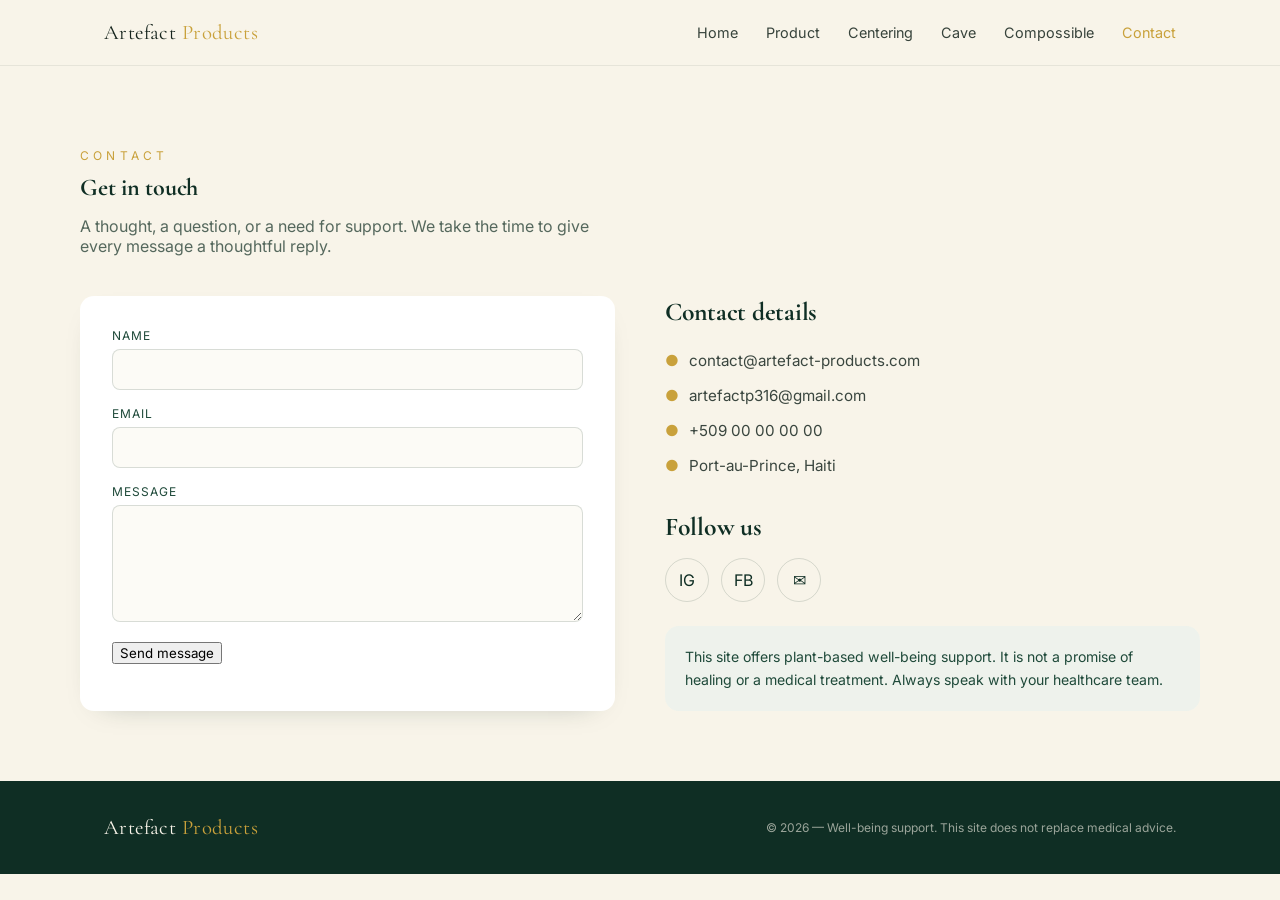
==== commit 1ff4ff23: "Ajouter la quatrieme photo produit et un email" ====
--- a/contact.html
+++ b/contact.html
@@ -65,6 +65,7 @@
         <h2>Contact details</h2>
         <ul>
           <li><span class="dot">●</span> contact@artefact-products.com</li>
+          <li><span class="dot">●</span> <a href="mailto:artefactp316@gmail.com">artefactp316@gmail.com</a></li>
           <li><span class="dot">●</span> +509 00 00 00 00</li>
           <li><span class="dot">●</span> Port-au-Prince, Haiti</li>
         </ul>
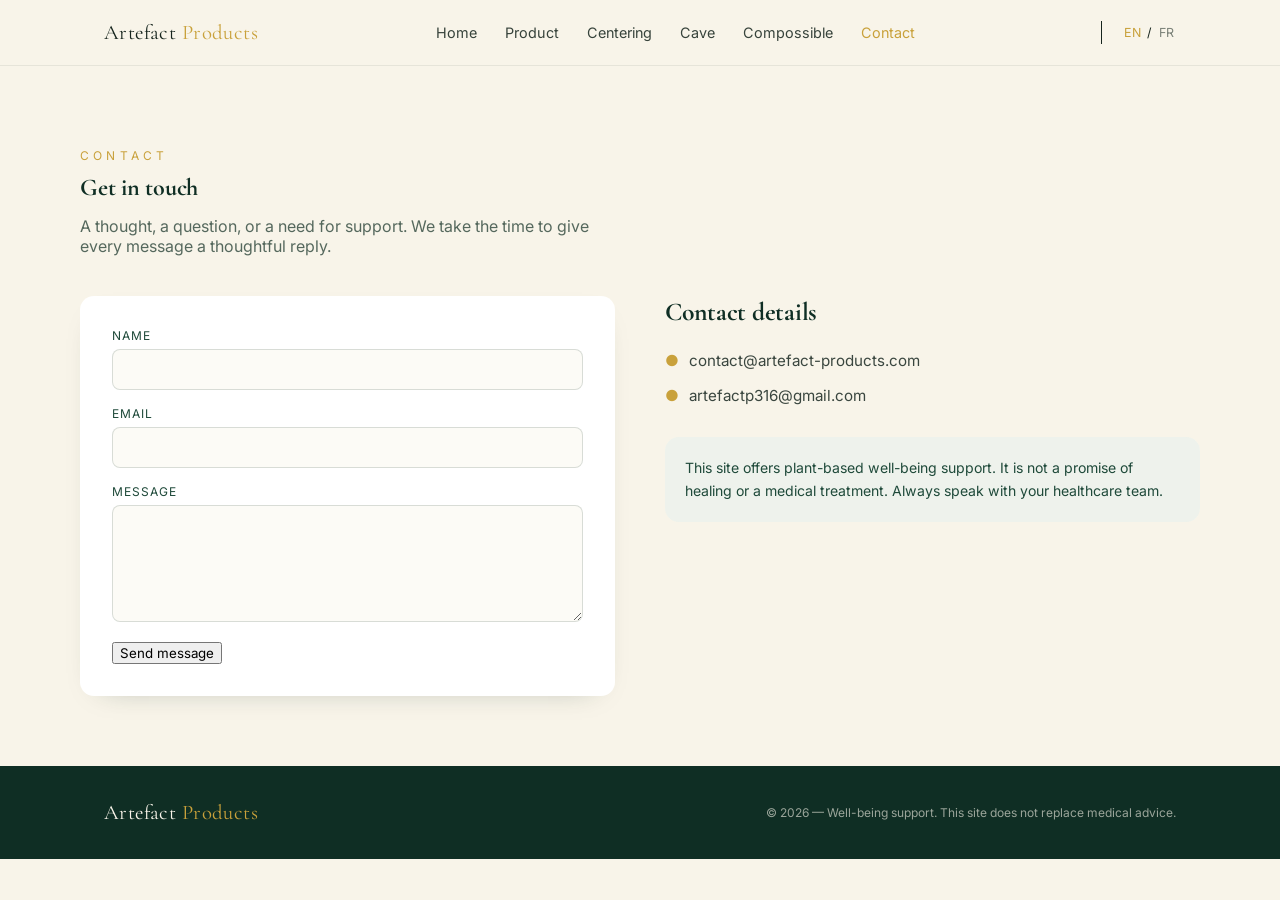
==== commit d45c428c: "Limiter le contact aux emails" ====
--- a/contact.html
+++ b/contact.html
@@ -23,6 +23,7 @@
       <a href="resilience.html">Compossible</a>
       <a href="contact.html">Contact</a>
     </nav>
+    <span class="language-switcher" aria-label="Language"><button type="button" data-language="en">EN</button><span>/</span><button type="button" data-language="fr">FR</button></span>
     <button class="nav-toggle" aria-label="Menu">☰</button>
   </div>
   <nav class="mobile-nav">
@@ -32,6 +33,7 @@
     <a href="introspection.html">Cave</a>
     <a href="resilience.html">Compossible</a>
     <a href="contact.html">Contact</a>
+    <span class="language-switcher" aria-label="Language"><button type="button" data-language="en">EN</button><span>/</span><button type="button" data-language="fr">FR</button></span>
   </nav>
 </header>
 
@@ -64,18 +66,9 @@
       <div class="contact-info">
         <h2>Contact details</h2>
         <ul>
-          <li><span class="dot">●</span> contact@artefact-products.com</li>
+          <li><span class="dot">●</span> <a href="mailto:contact@artefact-products.com">contact@artefact-products.com</a></li>
           <li><span class="dot">●</span> <a href="mailto:artefactp316@gmail.com">artefactp316@gmail.com</a></li>
-          <li><span class="dot">●</span> +509 00 00 00 00</li>
-          <li><span class="dot">●</span> Port-au-Prince, Haiti</li>
         </ul>
-
-        <h2 style="margin-top:28px;">Follow us</h2>
-        <div class="social-row">
-          <a href="#" class="social-circle" aria-label="Instagram">IG</a>
-          <a href="#" class="social-circle" aria-label="Facebook">FB</a>
-          <a href="mailto:contact@artefact-products.com" class="social-circle" aria-label="Email">✉</a>
-        </div>
 
         <div class="info-note">
           This site offers plant-based well-being support.
--- a/css/styles.css
+++ b/css/styles.css
@@ -87,6 +87,28 @@
 .nav-links a { opacity: 0.85; transition: opacity 0.2s, color 0.2s; }
 .nav-links a:hover, .nav-links a.active { opacity: 1; color: var(--gold); }
 
+.language-switcher {
+  display: inline-flex;
+  align-items: center;
+  gap: 4px;
+  margin-left: 8px;
+  padding-left: 20px;
+  border-left: 1px solid currentColor;
+  font-size: 0.78rem;
+  letter-spacing: 0.08em;
+  text-transform: uppercase;
+}
+.language-switcher button {
+  border: 0;
+  padding: 4px 2px;
+  background: transparent;
+  color: inherit;
+  font: inherit;
+  opacity: 0.55;
+}
+.language-switcher button.active,
+.language-switcher button:hover { opacity: 1; color: var(--gold); }
+
 .nav-toggle {
   display: none;
   background: none;
@@ -108,6 +130,12 @@
 
 @media (max-width: 780px) {
   .nav-links { display: none; }
+  .language-switcher {
+    margin-left: auto;
+    margin-right: 10px;
+    padding-left: 0;
+    border-left: 0;
+  }
   .nav-toggle {
     display: flex;
     align-items: center;
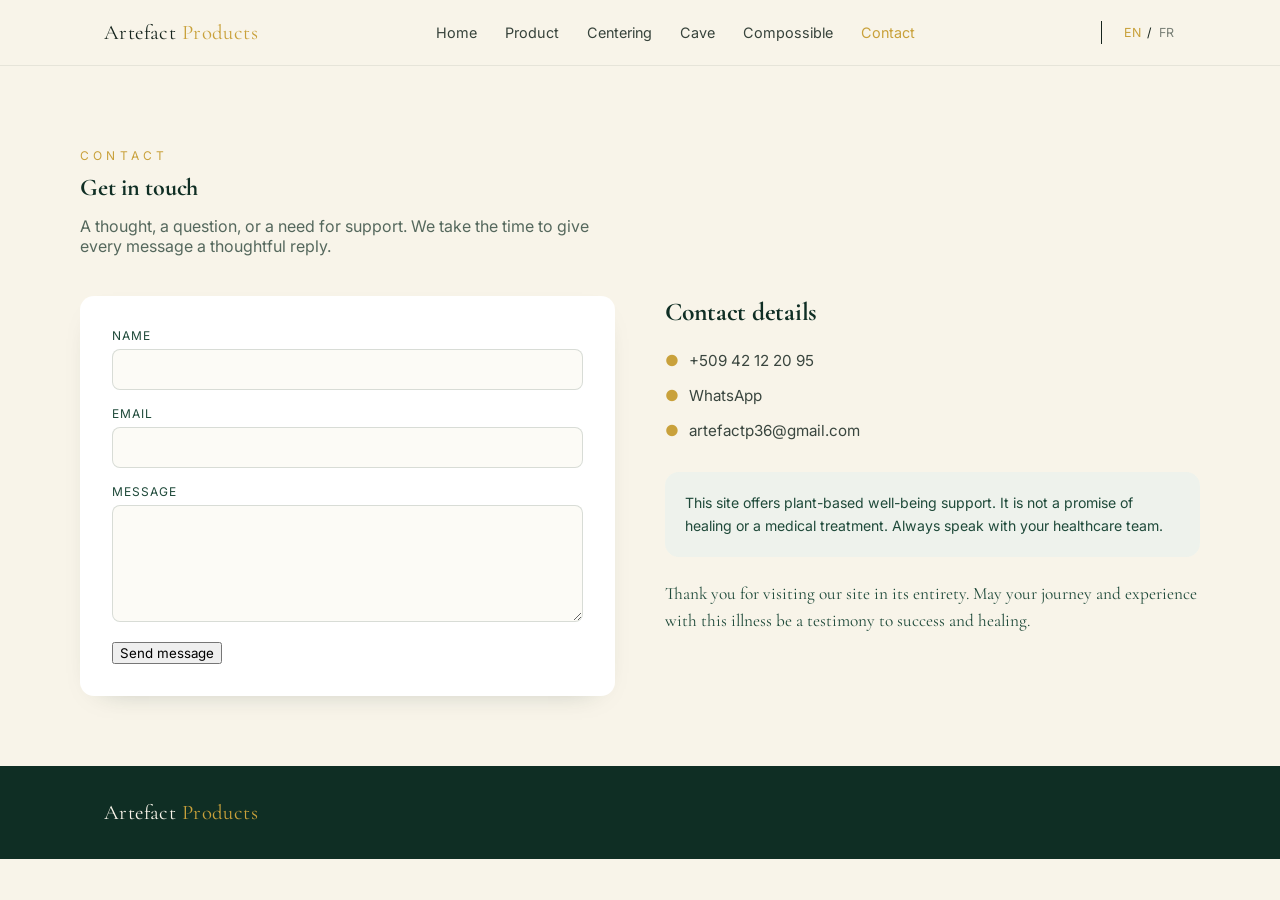
==== commit 9206dae3: "Ajouter commande WhatsApp et mettre a jour le contenu" ====
--- a/contact.html
+++ b/contact.html
@@ -66,8 +66,9 @@
       <div class="contact-info">
         <h2>Contact details</h2>
         <ul>
-          <li><span class="dot">●</span> <a href="mailto:contact@artefact-products.com">contact@artefact-products.com</a></li>
-          <li><span class="dot">●</span> <a href="mailto:artefactp316@gmail.com">artefactp316@gmail.com</a></li>
+          <li><span class="dot">●</span> <a href="tel:+50942122095">+509 42 12 20 95</a></li>
+          <li><span class="dot">●</span> <a href="https://wa.me/50942122095" target="_blank" rel="noopener">WhatsApp</a></li>
+          <li><span class="dot">●</span> <a href="mailto:artefactp316@gmail.com">artefactp36@gmail.com</a></li>
         </ul>
 
         <div class="info-note">
@@ -75,6 +76,7 @@
           It is not a promise of healing or a medical treatment.
           Always speak with your healthcare team.
         </div>
+        <p class="contact-thanks">Thank you for visiting our site in its entirety. May your journey and experience with this illness be a testimony to success and healing.</p>
       </div>
     </div>
   </section>
@@ -83,7 +85,6 @@
 <footer class="site-footer">
   <div class="container">
     <span class="logo">Artefact <span>Products</span></span>
-    <span class="footer-note">© 2026 — Well-being support. This site does not replace medical advice.</span>
   </div>
 </footer>
 
--- a/css/styles.css
+++ b/css/styles.css
@@ -400,6 +400,60 @@
   outline-offset: 3px;
 }
 
+.hero-contact {
+  width: 100%;
+  max-width: 540px;
+  margin-top: 24px;
+  display: grid;
+  grid-template-columns: 1fr 1fr;
+  gap: 12px;
+}
+
+.hero-contact-item {
+  min-width: 0;
+  display: flex;
+  flex-direction: column;
+  gap: 5px;
+  padding: 12px 16px 13px;
+  border: 1px solid rgba(255, 255, 255, 0.34);
+  border-radius: 12px;
+  background: rgba(15, 46, 36, 0.22);
+  color: rgba(248, 244, 233, 0.92);
+  text-align: left;
+  text-shadow: 0 1px 8px rgba(0, 0, 0, 0.34);
+  backdrop-filter: blur(8px);
+  transition: transform 0.2s ease, border-color 0.2s ease, background-color 0.2s ease;
+}
+
+.hero-contact-item:hover {
+  transform: translateY(-2px);
+  border-color: rgba(227, 205, 142, 0.9);
+  background: rgba(15, 46, 36, 0.38);
+}
+
+.hero-contact-label {
+  color: var(--gold-soft);
+  font-size: 0.68rem;
+  font-weight: 600;
+  letter-spacing: 0.14em;
+  line-height: 1;
+  text-transform: uppercase;
+}
+
+.hero-contact-value {
+  overflow: hidden;
+  font-size: 0.84rem;
+  font-weight: 500;
+  line-height: 1.3;
+  text-overflow: ellipsis;
+  white-space: nowrap;
+}
+
+.hero-contact-item:focus-visible {
+  outline: 2px solid rgba(255, 255, 255, 0.92);
+  outline-offset: 4px;
+}
+
 @media (max-width: 780px) {
   .hero-eyebrow {
     top: 31%;
@@ -441,6 +495,18 @@
   .hero-actions .btn {
     width: 100%;
     justify-content: center;
+  }
+
+  .hero-contact {
+    grid-template-columns: 1fr;
+    gap: 8px;
+    margin-top: 18px;
+  }
+
+  .hero-contact-item {
+    align-items: center;
+    padding: 10px 14px 11px;
+    text-align: center;
   }
 }
 
@@ -552,12 +618,26 @@
 .disclaimer { font-size: 0.72rem; color: var(--muted); text-align: center; margin-top: 12px; }
 
 .price-box .btn-solid {
+  display: flex;
+  align-items: center;
+  justify-content: center;
   width: 100%;
   min-height: 50px;
+  padding: 14px 20px;
   margin-top: 22px;
+  border: 1px solid var(--emerald-deep);
   border-radius: 8px;
+  background: var(--emerald-deep);
+  color: #fff;
+  font-family: var(--font-body);
+  font-size: 0.95rem;
+  font-weight: 600;
+  line-height: 1.2;
+  text-align: center;
+  text-decoration: none;
   transition: transform 0.2s ease, box-shadow 0.2s ease, background-color 0.2s ease;
 }
+.price-box .btn-solid:hover { background: var(--emerald-soft); border-color: var(--emerald-soft); }
 .price-box .btn-solid:hover { transform: translateY(-2px); box-shadow: 0 10px 22px -14px rgba(15,46,36,0.7); }
 .price-box .btn-solid:focus-visible { outline: 3px solid var(--gold-soft); outline-offset: 3px; }
 
@@ -714,6 +794,14 @@
   font-size: 0.88rem;
   line-height: 1.6;
   color: var(--emerald-soft);
+}
+
+.contact-thanks {
+  margin: 24px 0 0;
+  color: var(--emerald-soft);
+  font-family: var(--font-serif);
+  font-size: 1.08rem;
+  line-height: 1.55;
 }
 
 /* ===== Footer ===== */
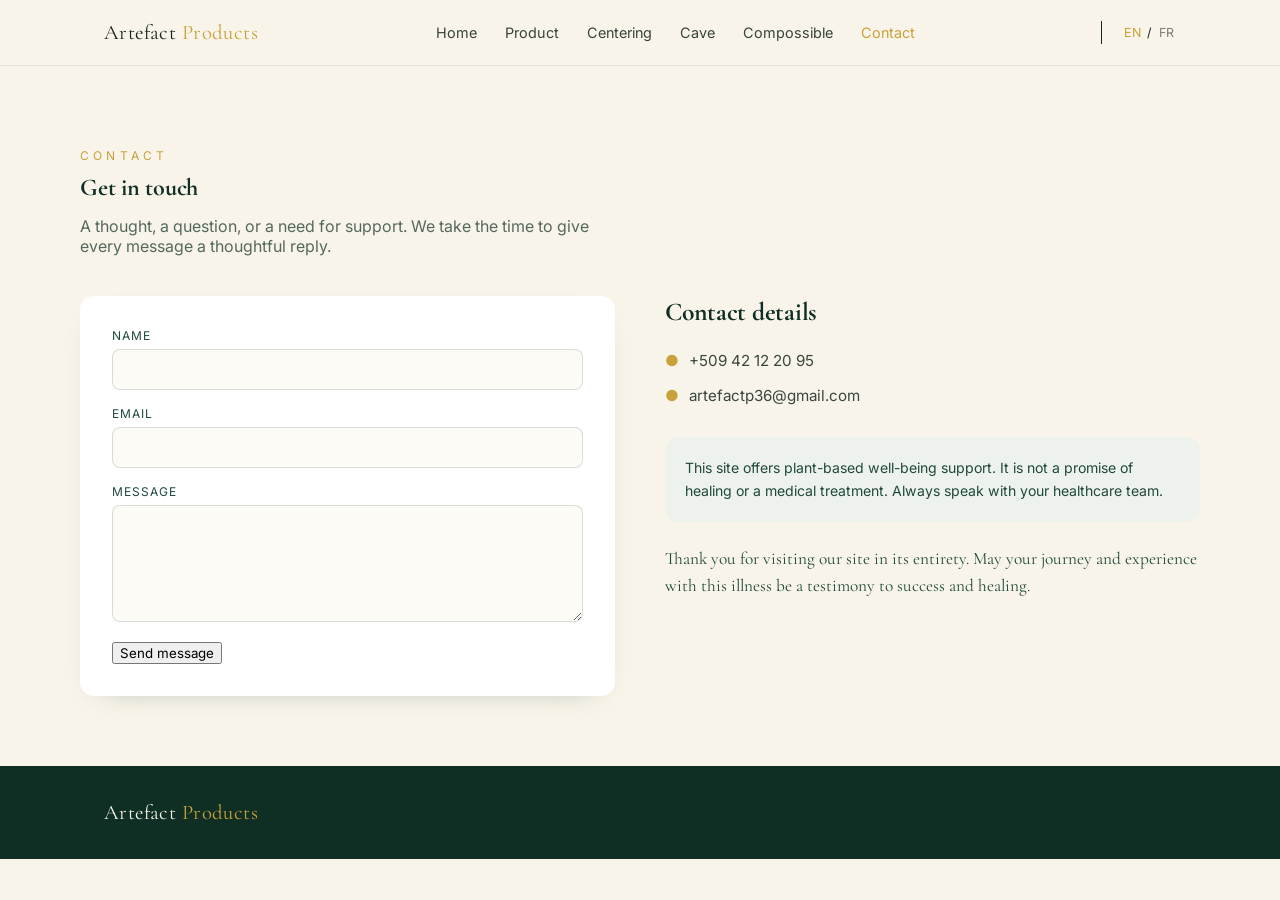
==== commit 1efa8f00: "Mise à jour du texte produit" ====
--- a/contact.html
+++ b/contact.html
@@ -67,7 +67,6 @@
         <h2>Contact details</h2>
         <ul>
           <li><span class="dot">●</span> <a href="tel:+50942122095">+509 42 12 20 95</a></li>
-          <li><span class="dot">●</span> <a href="https://wa.me/50942122095" target="_blank" rel="noopener">WhatsApp</a></li>
           <li><span class="dot">●</span> <a href="mailto:artefactp316@gmail.com">artefactp36@gmail.com</a></li>
         </ul>
 
